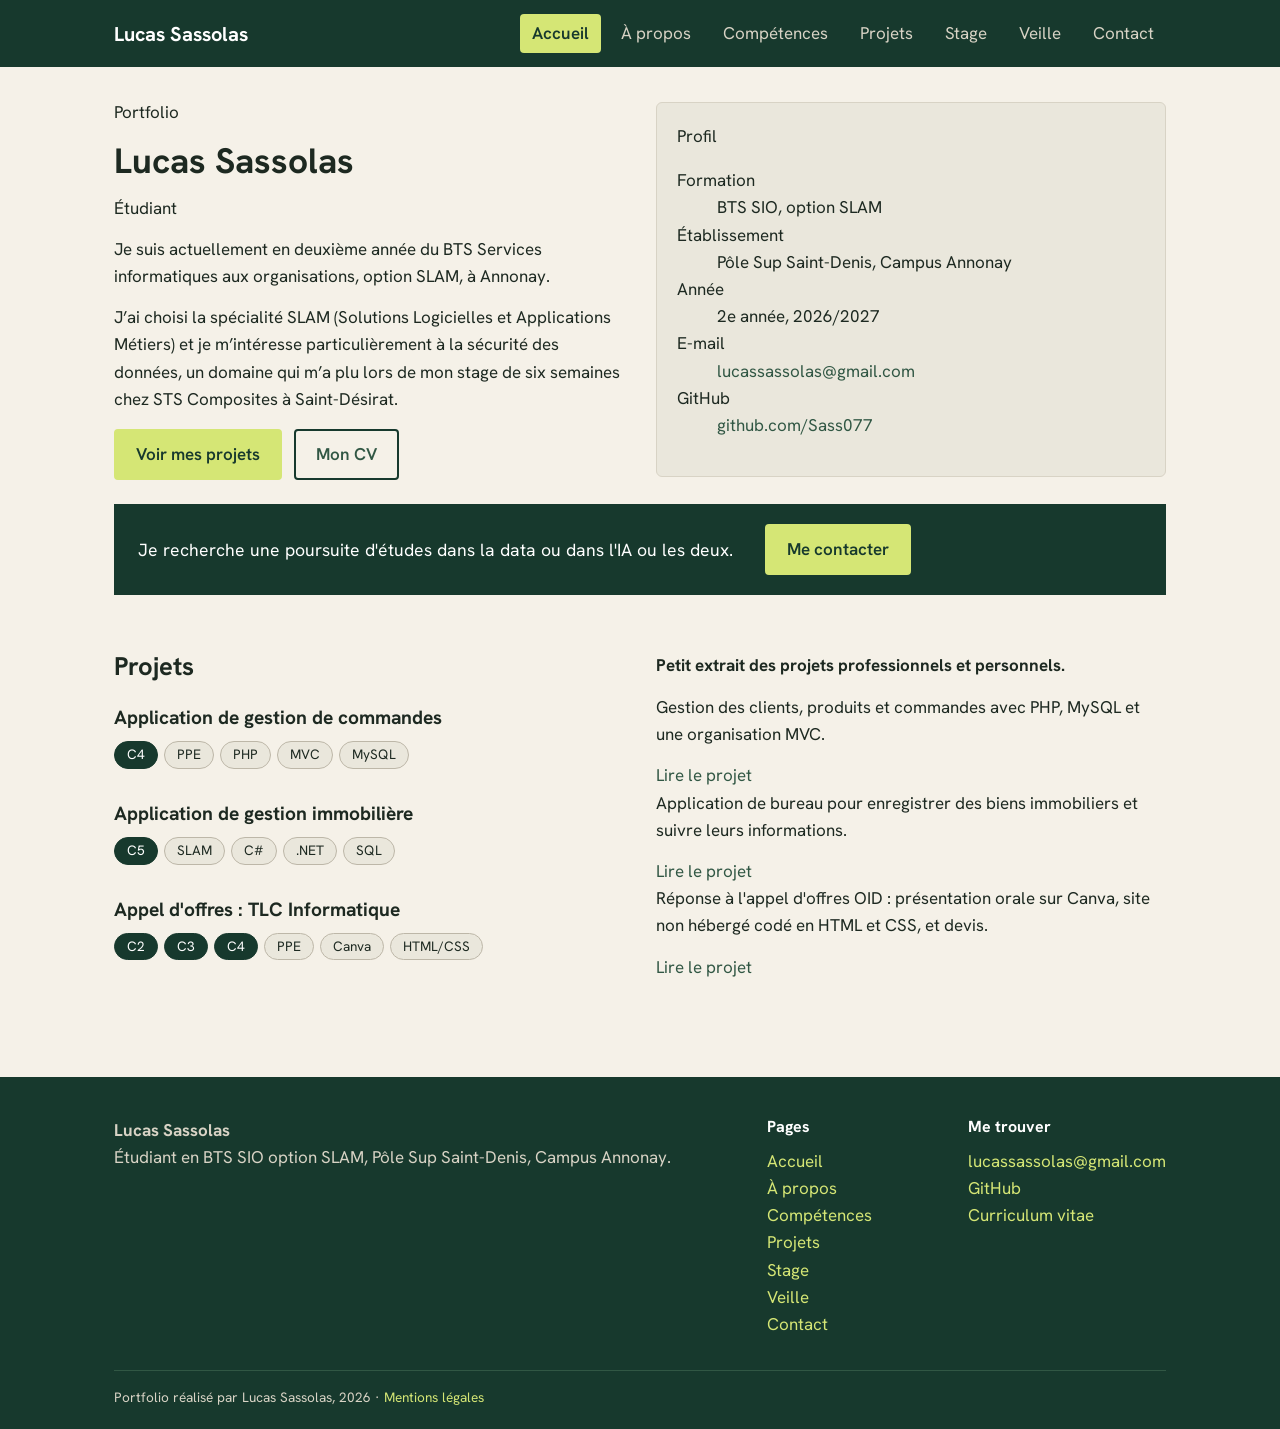
==== index.html @ 242a9128 "Deplacement des fichiers a la racine" ====
<!DOCTYPE html>
<html lang="fr">
  <head>
    <meta charset="UTF-8">
    <meta name="viewport" content="width=device-width, initial-scale=1, viewport-fit=cover">
    <title>Page d'accueil</title>
    <meta name="description" content="Portfolio de Lucas Sassolas, étudiant en BTS SIO option SLAM : projets, stages, compétences E5 et veille technologique.">
    <meta name="author" content="Lucas Sassolas">
    <link rel="preconnect" href="https://fonts.googleapis.com">
    <link rel="preconnect" href="https://fonts.gstatic.com" crossorigin>
    <link href="https://fonts.googleapis.com/css2?family=Hanken+Grotesk:wght@400;500;600;700&display=swap" rel="stylesheet">
    <link rel="stylesheet" href="portfolio/style.css">
  </head>
  <body>

    <!-- Navigation principale -->
    <header class="nav">
      <div class="nav-in">
        <a class="brand" href="index.html">Lucas Sassolas</a>
        <input class="menu-check" type="checkbox" id="menu-toggle">
        <label class="menu-btn" for="menu-toggle">Menu <span aria-hidden="true">⌄</span></label>
        <nav class="links" aria-label="Navigation principale">
            <a href="index.html" aria-current="page">Accueil</a>
            <a href="portfolio/apropos.html">À propos</a>
            <a href="portfolio/competences.html">Compétences</a>
            <a href="portfolio/projets.html">Projets</a>
            <a href="portfolio/stage.html">Stage</a>
            <a href="portfolio/veille.html">Veille</a>
            <a href="portfolio/contact.html">Contact</a>
        </nav>
      </div>
    </header>

    <main id="contenu">
      <div class="wrap">
        <section class="hero" aria-labelledby="titre">
          <div>
            <p class="eyebrow">Portfolio</p>
            <h1 id="titre">Lucas Sassolas</h1>
            <p class="hero-title">Étudiant</p>
            <p class="lede">Je suis actuellement en deuxième année du BTS Services informatiques aux organisations, option SLAM, à Annonay.</p>
            <p>J’ai choisi la spécialité SLAM (Solutions Logicielles et Applications Métiers) et je m’intéresse particulièrement à la sécurité des données, un domaine qui m’a plu lors de mon stage de six semaines chez STS Composites à Saint-Désirat.</p>
            <div class="btns">
              <a class="btn p" href="portfolio/projets.html">Voir mes projets</a>
              <a class="btn t"href="cv/CV_Lucas_Sassolas.pdf" download="CV_Lucas_Sassolas.pdf" class="btn-telecharger">Mon CV</a>
            </div>
          </div>
          <div class="profile-card">
            <!-- À compléter : logo de l'établissement, ex. <img src="portfolio/logo.png" alt="Logo du Pôle Sup Saint-Denis" width="120"> -->
            <p class="profile-card-title">Profil</p>
            <dl class="fiche" aria-label="Repères professionnels">
              <div><dt>Formation</dt><dd>BTS SIO, option SLAM</dd></div>
              <div><dt>Établissement</dt><dd>Pôle Sup Saint-Denis, Campus Annonay</dd></div>
              <div><dt>Année</dt><dd>2e année, 2026/2027</dd></div>
              <div><dt>E-mail</dt><dd><a href="mailto:lucassassolas@gmail.com">lucassassolas@gmail.com</a></dd></div>
              <div><dt>GitHub</dt><dd><a href="https://github.com/Sass077" target="_blank" rel="noopener noreferrer">github.com/Sass077</a></dd></div>
              <!-- À compléter : <div><dt>LinkedIn</dt><dd><a href="https://www.linkedin.com/in/VOTRE-PROFIL">linkedin.com/in/VOTRE-PROFIL</a></dd></div> -->
            </dl>
          </div>
        </section>

        <section class="dispo" aria-label="Disponibilité">
          <div class="wrap">
            <p>Je recherche une poursuite d'études dans la data ou dans l'IA ou les deux.</p>
            <a class="btn p" href="portfolio/contact.html">Me contacter</a>
          </div>
        </section>

        <section class="block" aria-labelledby="t-projets" style="border-top:0">
          <div class="split">
            <h2 id="t-projets">Projets</h2>
            <div><p><strong >Petit extrait des projets professionnels et personnels.</strong></p></div>
          </div>
          <ul class="rows flush projects-list">
            <li class="row">
              <div>
                <h3>Application de gestion de commandes</h3>
                <ul class="meta"><li class="tag c">C4</li><li class="tag">PPE</li><li class="tag">PHP</li><li class="tag">MVC</li><li class="tag">MySQL</li></ul>
              </div>
              <div>
                <p>Gestion des clients, produits et commandes avec PHP, MySQL et une organisation MVC.</p>
                <a class="more" href="portfolio/projets.html#client-leger">Lire le projet</a>
              </div>
            </li>
            <li class="row">
              <div>
                <h3>Application de gestion immobilière</h3>
                <ul class="meta"><li class="tag c">C5</li><li class="tag">SLAM</li><li class="tag">C#</li><li class="tag">.NET</li><li class="tag">SQL</li></ul>
              </div>
              <div>
                <p>Application de bureau pour enregistrer des biens immobiliers et suivre leurs informations.</p>
                <a class="more" href="portfolio/projets.html#client-lourd">Lire le projet</a>
              </div>
            </li>
            <li class="row">
              <div>
                <h3>Appel d'offres : TLC Informatique</h3>
                <ul class="meta"><li class="tag c">C2</li><li class="tag c">C3</li><li class="tag c">C4</li><li class="tag">PPE</li><li class="tag">Canva</li><li class="tag">HTML/CSS</li></ul>
              </div>
              <div>
                <p>Réponse à l'appel d'offres OID : présentation orale sur Canva, site non hébergé codé en HTML et CSS, et devis.</p>
                <a class="more" href="portfolio/projets.html#appel-offre">Lire le projet</a>
              </div>
            </li>
          </ul>
        </section>
      </div>
    </main>

    <!-- Pied de page commun -->
    <footer>
      <div class="wrap">
        <div class="who">
          <strong>Lucas Sassolas</strong>
          <p>Étudiant en BTS SIO option SLAM, Pôle Sup Saint-Denis, Campus Annonay.</p>
        </div>
        <div>
          <h2>Pages</h2>
          <ul>
            <li><a href="index.html">Accueil</a></li>
            <li><a href="portfolio/apropos.html">À propos</a></li>
            <li><a href="portfolio/competences.html">Compétences</a></li>
            <li><a href="portfolio/projets.html">Projets</a></li>
            <li><a href="portfolio/stage.html">Stage</a></li>
            <li><a href="portfolio/veille.html">Veille</a></li>
            <li><a href="portfolio/contact.html">Contact</a></li>
          </ul>
        </div>
        <div>
          <h2>Me trouver</h2>
          <ul>
            <li><a href="mailto:lucassassolas@gmail.com">lucassassolas@gmail.com</a></li>
            <li><a href="https://github.com/Sass077" target="_blank" rel="noopener noreferrer">GitHub</a></li>
            <li><a href="cv/CV_Lucas_Sassolas.pdf">Curriculum vitae</a></li>
          </ul>
        </div>
        <div class="legal-line">
          Portfolio réalisé par Lucas Sassolas, 2026 · <a href="portfolio/mentions.html">Mentions légales</a>
        </div>
      </div>
    </footer>
  </body>
</html>
---- portfolio/style.css ----
/* =================================================_*/
/* 1. VARIABLES ET CONFIGURATION DE BASE             */
/* ================================================= */
:root {
  --couleur-fond: #f5f1e8;       /* Beige clair de fond */
  --couleur-texte: #1d2921;      /* Texte principal foncé */
  --couleur-primaire: #17392d;   /* Vert foncé (menus, boutons) */
  --couleur-secondaire: #315744; /* Vert moyen (liens, survol) */
  --couleur-accent: #d5e675;     /* Vert anis (éléments actifs) */
  --couleur-carte: #eae7dc;      /* Fond des cartes et blocs */
  --couleur-bordure: #d8d3c5;    /* Couleur des bordures */
}

/* Réinitialisation de base pour éviter les surprises d'affichage */
*, *::before, *::after {
  box-sizing: border-box;
}

body {
  margin: 0;
  font-family: 'Hanken Grotesk', Arial, sans-serif;
  font-size: 17px;
  line-height: 1.6;
  color: var(--couleur-texte);
  background: var(--couleur-fond);
}

a {
  color: var(--couleur-secondaire);
  text-decoration: none;
}
a:hover {
  opacity: 0.85;
}

h1, h2, h3 {
  line-height: 1.2;
  margin: 0 0 12px;
}
h1 { font-size: 2.2rem; }
h2 { font-size: 1.6rem; }
h3 { font-size: 1.2rem; }
p { margin: 0 0 14px; }

ul, ol {
  list-style: none;
  padding: 0;
  margin: 0;
}

/* Conteneur principal centré */
.wrap {
  max-width: 1100px;
  margin: 0 auto;
  padding: 0 24px;
}

/* ================================================= */
/* 2. NAVIGATION ET MENU MOBILE                      */
/* ================================================= */
.nav {
  background: var(--couleur-primaire);
}

.nav-in {
  max-width: 1100px;
  margin: 0 auto;
  padding: 14px 24px;
  display: flex;
  justify-content: space-between;
  align-items: center;
}

.brand {
  color: #fff;
  font-weight: 700;
  font-size: 1.25rem;
}

.links {
  display: flex;
  gap: 8px;
}

.links a {
  color: var(--couleur-bordure);
  padding: 6px 12px;
  border-radius: 4px;
}

.links a:hover {
  background: var(--couleur-secondaire);
  color: #fff;
}

/* Page active dans le menu */
.links a[aria-current="page"] {
  background: var(--couleur-accent);
  color: var(--couleur-primaire);
  font-weight: 600;
}

/* Éléments masqués pour le menu mobile sans JavaScript */
.menu-check, .menu-btn {
  display: none;
}

/* ================================================= */
/* 3. MISE EN PAGE ET STRUCTURE GENERALE             */
/* ================================================= */
main {
  padding: 32px 0 64px;
}

.block {
  padding: 32px 0;
  border-top: 1px solid var(--couleur-bordure);
}

/* Organisation en colonnes flexibles (remplace les répétitions) */
.split, .hero, .dispo .wrap, .row, .synthese {
  display: flex;
  flex-wrap: wrap;
  gap: 32px;
  align-items: center;
}

.split > *, .row > *, .synthese > *, .hero > * {
  flex: 1 1 300px;
}

/* Grille à 3 colonnes automatique */
.three {
  display: grid;
  grid-template-columns: repeat(auto-fit, minmax(250px, 1fr));
  gap: 24px;
}

/* ================================================= */
/* 4. COMPOSANTS (Cartes, Boutons, Tags)             */
/* ================================================= */
.profile-card, .vcard, .mission {
  background: #fff;
  border: 1px solid var(--couleur-bordure);
  border-radius: 6px;
  padding: 20px;
}

.profile-card {
  background: var(--couleur-carte);
}

/* Bannière de disponibilité */
.dispo {
  background: var(--couleur-primaire);
  color: #fff;
  padding: 20px 0;
  margin: 24px 0;
}
.dispo p {
  margin: 0;
  font-size: 1.1rem;
}

/* Boutons */
.btns {
  display: flex;
  gap: 12px;
  margin-top: 16px;
}

.btn {
  display: inline-block;
  padding: 10px 20px;
  border-radius: 4px;
  font-weight: 600;
  border: 2px solid var(--couleur-primaire);
}

.btn.p {
  background: var(--couleur-accent);
  color: var(--couleur-primaire);
  border-color: var(--couleur-accent);
}

/* Tags et étiquettes */
.meta {
  display: flex;
  flex-wrap: wrap;
  gap: 6px;
  margin: 8px 0;
}

.tag {
  background: var(--couleur-carte);
  border: 1px solid #bdb7a8;
  border-radius: 20px;
  padding: 2px 12px;
  font-size: 0.85rem;
}

.tag.c {
  background: var(--couleur-primaire);
  border-color: var(--couleur-primaire);
  color: #fff;
}

/* Tableaux */
.table-scroll {
  overflow-x: auto;
}

.stage-table {
  width: 100%;
  border-collapse: collapse;
}

.stage-table th, .stage-table td {
  text-align: left;
  padding: 12px;
  border-bottom: 1px solid var(--couleur-bordure);
}

/* ================================================= */
/* 5. PIED DE PAGE                                   */
/* ================================================= */
footer {
  background: var(--couleur-primaire);
  color: var(--couleur-bordure);
  padding: 40px 0 20px;
}

footer a {
  color: var(--couleur-accent);
}

footer .wrap {
  display: flex;
  flex-wrap: wrap;
  gap: 32px;
  justify-content: space-between;
}

footer h2 {
  font-size: 1rem;
  color: #fff;
}

footer .legal-line {
  width: 100%;
  border-top: 1px solid var(--couleur-secondaire);
  padding-top: 16px;
  font-size: 0.85rem;
}

/* ================================================= */
/* 6. RESPONSIVE (Mobiles et tablettes)              */
/* ================================================= */
@media (max-width: 768px) {
  .menu-btn {
    display: inline-block;
    color: #fff;
    border: 1px solid #fff;
    padding: 6px 12px;
    border-radius: 4px;
    cursor: pointer;
  }

  .links {
    display: none;
    width: 100%;
    flex-direction: column;
    gap: 4px;
    padding-top: 12px;
}

/* Style des liens en boutons (Flexbox) */
.flex-liens {
  display: flex;
  gap: 1rem;
  max-width: 1000px;
  margin: 0 auto 1.5rem auto;
}

.flex-liens a {
  background: #00224e;
  color: white;
  padding: 0.6rem 1.2rem;
  text-decoration: none;
  border-radius: 4px;
  font-weight: bold;
}
}
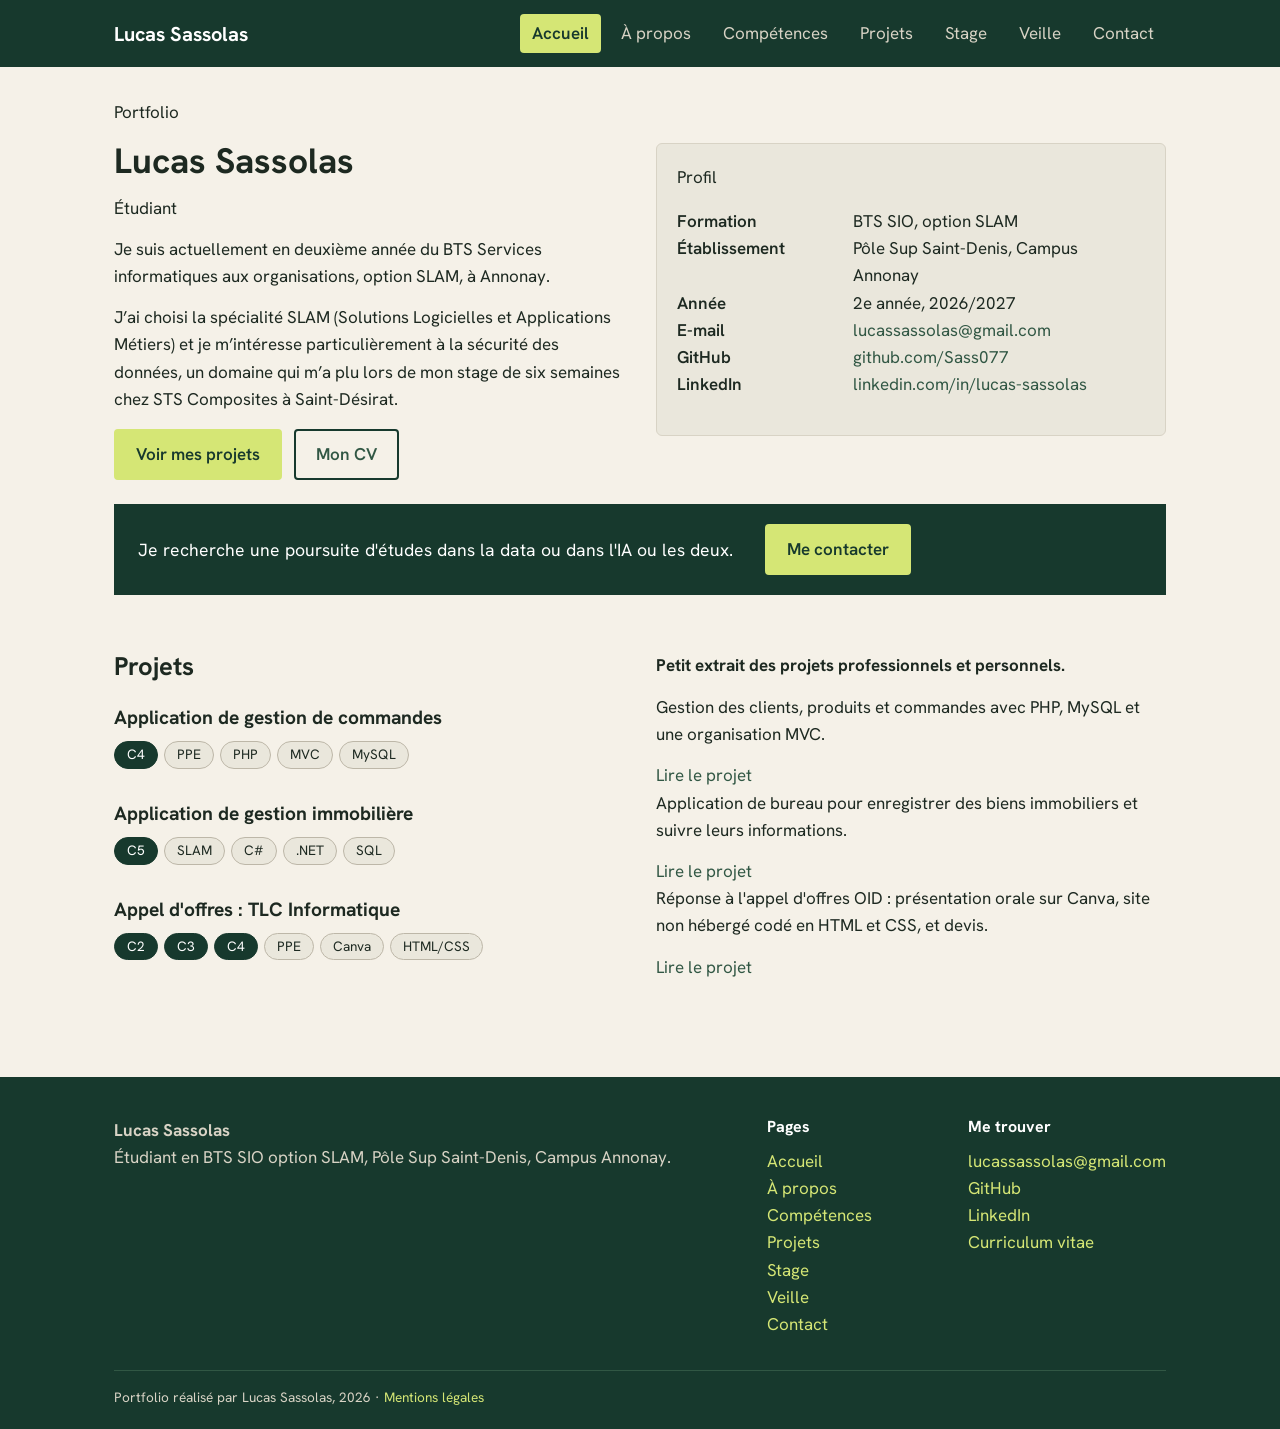
==== commit cb7cfc4f: "modification page veille principalement" ====
--- a/index.html
+++ b/index.html
@@ -4,7 +4,7 @@
     <meta charset="UTF-8">
     <meta name="viewport" content="width=device-width, initial-scale=1, viewport-fit=cover">
     <title>Page d'accueil</title>
-    <meta name="description" content="Portfolio de Lucas Sassolas, étudiant en BTS SIO option SLAM : projets, stages, compétences E5 et veille technologique.">
+    <meta name="description" content="Portfolio de Lucas Sassolas, étudiant en BTS SIO option SLAM : projets, stages, compétences et veille technologique.">
     <meta name="author" content="Lucas Sassolas">
     <link rel="preconnect" href="https://fonts.googleapis.com">
     <link rel="preconnect" href="https://fonts.gstatic.com" crossorigin>
@@ -46,7 +46,6 @@
             </div>
           </div>
           <div class="profile-card">
-            <!-- À compléter : logo de l'établissement, ex. <img src="portfolio/logo.png" alt="Logo du Pôle Sup Saint-Denis" width="120"> -->
             <p class="profile-card-title">Profil</p>
             <dl class="fiche" aria-label="Repères professionnels">
               <div><dt>Formation</dt><dd>BTS SIO, option SLAM</dd></div>
@@ -54,7 +53,7 @@
               <div><dt>Année</dt><dd>2e année, 2026/2027</dd></div>
               <div><dt>E-mail</dt><dd><a href="mailto:lucassassolas@gmail.com">lucassassolas@gmail.com</a></dd></div>
               <div><dt>GitHub</dt><dd><a href="https://github.com/Sass077" target="_blank" rel="noopener noreferrer">github.com/Sass077</a></dd></div>
-              <!-- À compléter : <div><dt>LinkedIn</dt><dd><a href="https://www.linkedin.com/in/VOTRE-PROFIL">linkedin.com/in/VOTRE-PROFIL</a></dd></div> -->
+              <div><dt>LinkedIn</dt><dd><a href="https://www.linkedin.com/in/lucas-sassolas-961876385/"target="_blank" rel="noopener noreferrer">linkedin.com/in/lucas-sassolas</a></dd></div>
             </dl>
           </div>
         </section>
@@ -131,6 +130,7 @@
           <ul>
             <li><a href="mailto:lucassassolas@gmail.com">lucassassolas@gmail.com</a></li>
             <li><a href="https://github.com/Sass077" target="_blank" rel="noopener noreferrer">GitHub</a></li>
+            <li><a href="https://www.linkedin.com/in/lucas-sassolas-961876385/" target="_blank" rel="noopener noreferrer">LinkedIn</a></li>
             <li><a href="cv/CV_Lucas_Sassolas.pdf">Curriculum vitae</a></li>
           </ul>
         </div>
--- a/portfolio/style.css
+++ b/portfolio/style.css
@@ -1,6 +1,4 @@
-/* =================================================_*/
-/* 1. VARIABLES ET CONFIGURATION DE BASE             */
-/* ================================================= */
+/* 1. VARIABLES ET CONFIGURATION DE BASE  */
 :root {
   --couleur-fond: #f5f1e8;       /* Beige clair de fond */
   --couleur-texte: #1d2921;      /* Texte principal foncé */
@@ -55,9 +53,7 @@
   padding: 0 24px;
 }
 
-/* ================================================= */
-/* 2. NAVIGATION ET MENU MOBILE                      */
-/* ================================================= */
+/* 2. NAVIGATION ET MENU MOBILE     */
 .nav {
   background: var(--couleur-primaire);
 }
@@ -100,14 +96,13 @@
   font-weight: 600;
 }
 
-/* Éléments masqués pour le menu mobile sans JavaScript */
+/* Éléments masqués pour le menu mobile */
 .menu-check, .menu-btn {
   display: none;
 }
 
-/* ================================================= */
-/* 3. MISE EN PAGE ET STRUCTURE GENERALE             */
-/* ================================================= */
+
+/* 3. MISE EN PAGE ET STRUCTURE GENERALE  */
 main {
   padding: 32px 0 64px;
 }
@@ -127,6 +122,50 @@
 
 .split > *, .row > *, .synthese > *, .hero > * {
   flex: 1 1 300px;
+}
+
+/* Listes de définitions, compétences, contact : libellé + contenu côte à côte */
+.fiche > div, .facts > div, .contact-list li {
+  display: flex;
+  flex-wrap: wrap;
+  gap: 4px 16px;
+}
+
+.fiche dt, .facts dt, .contact-list .k {
+  flex: 0 0 160px;
+  font-weight: 600;
+}
+
+.fiche dd, .facts dd {
+  flex: 1 1 200px;
+  margin: 0;
+}
+
+.comp {
+  display: flex;
+  gap: 16px;
+  align-items: flex-start;
+  padding: 16px 0;
+}
+
+.comp .code {
+  flex: 0 0 auto;
+  font-weight: 700;
+}
+
+.comp > div:last-child {
+  flex: 1;
+}
+
+/* Cartes de veille mensuelles */
+.veille-grid {
+  display: flex;
+  flex-wrap: wrap;
+  gap: 24px;
+}
+
+.veille-grid > li {
+  flex: 1 1 250px;
 }
 
 /* Grille à 3 colonnes automatique */
@@ -136,9 +175,9 @@
   gap: 24px;
 }
 
-/* ================================================= */
-/* 4. COMPOSANTS (Cartes, Boutons, Tags)             */
-/* ================================================= */
+
+/* 4. Cartes, Boutons, Tags  */
+
 .profile-card, .vcard, .mission {
   background: #fff;
   border: 1px solid var(--couleur-bordure);
@@ -165,6 +204,7 @@
 /* Boutons */
 .btns {
   display: flex;
+  flex-wrap: wrap;
   gap: 12px;
   margin-top: 16px;
 }
@@ -221,9 +261,9 @@
   border-bottom: 1px solid var(--couleur-bordure);
 }
 
-/* ================================================= */
-/* 5. PIED DE PAGE                                   */
-/* ================================================= */
+
+/* 5. PIED DE PAGE   */
+
 footer {
   background: var(--couleur-primaire);
   color: var(--couleur-bordure);
@@ -253,9 +293,8 @@
   font-size: 0.85rem;
 }
 
-/* ================================================= */
-/* 6. RESPONSIVE (Mobiles et tablettes)              */
-/* ================================================= */
+/* 6. RESPONSIVE */
+
 @media (max-width: 768px) {
   .menu-btn {
     display: inline-block;
@@ -266,13 +305,22 @@
     cursor: pointer;
   }
 
+  .nav-in {
+    flex-wrap: wrap;
+  }
+
   .links {
     display: none;
     width: 100%;
     flex-direction: column;
     gap: 4px;
     padding-top: 12px;
-}
+  }
+
+  /* Case cochée (clic sur "Menu") : on affiche les liens */
+  .menu-check:checked ~ .links {
+    display: flex;
+  }
 
 /* Style des liens en boutons (Flexbox) */
 .flex-liens {
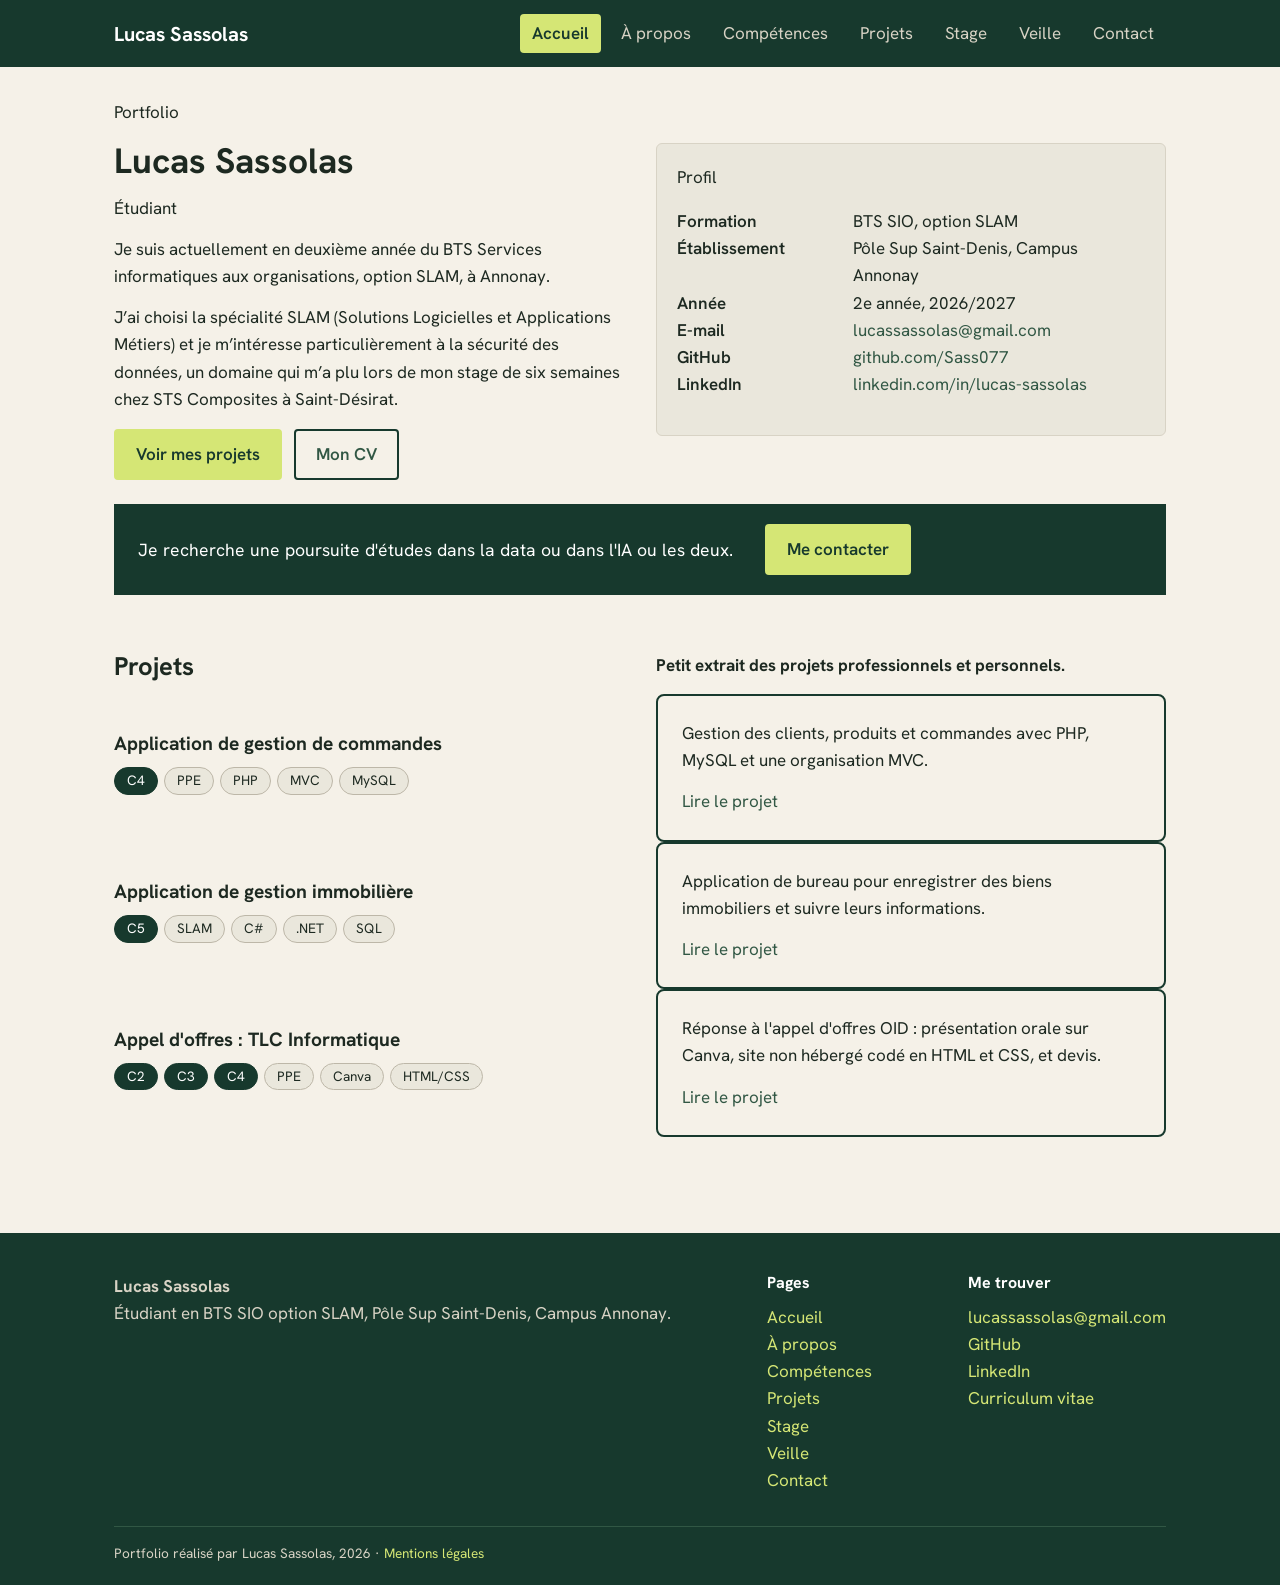
==== commit 6209076b: "all flexbox sauf page projet" ====
--- a/index.html
+++ b/index.html
@@ -76,7 +76,9 @@
                 <h3>Application de gestion de commandes</h3>
                 <ul class="meta"><li class="tag c">C4</li><li class="tag">PPE</li><li class="tag">PHP</li><li class="tag">MVC</li><li class="tag">MySQL</li></ul>
               </div>
-              <div>
+              <div class="conteneur-flex">
+                
+              <div class="apropos-box">
                 <p>Gestion des clients, produits et commandes avec PHP, MySQL et une organisation MVC.</p>
                 <a class="more" href="portfolio/projets.html#client-leger">Lire le projet</a>
               </div>
@@ -86,7 +88,9 @@
                 <h3>Application de gestion immobilière</h3>
                 <ul class="meta"><li class="tag c">C5</li><li class="tag">SLAM</li><li class="tag">C#</li><li class="tag">.NET</li><li class="tag">SQL</li></ul>
               </div>
-              <div>
+              <div class="conteneur-flex">
+                
+              <div class="apropos-box">
                 <p>Application de bureau pour enregistrer des biens immobiliers et suivre leurs informations.</p>
                 <a class="more" href="portfolio/projets.html#client-lourd">Lire le projet</a>
               </div>
@@ -96,9 +100,14 @@
                 <h3>Appel d'offres : TLC Informatique</h3>
                 <ul class="meta"><li class="tag c">C2</li><li class="tag c">C3</li><li class="tag c">C4</li><li class="tag">PPE</li><li class="tag">Canva</li><li class="tag">HTML/CSS</li></ul>
               </div>
-              <div>
-                <p>Réponse à l'appel d'offres OID : présentation orale sur Canva, site non hébergé codé en HTML et CSS, et devis.</p>
-                <a class="more" href="portfolio/projets.html#appel-offre">Lire le projet</a>
+              <div class="conteneur-flex">
+                
+                <div class="apropos-box">
+                  <p>Réponse à l'appel d'offres OID : présentation orale sur Canva, site non hébergé codé en HTML et CSS, et devis.</p>
+                  <a class="more" href="portfolio/projets.html#appel-offre">Lire le projet</a>
+                </div>
+
+
               </div>
             </li>
           </ul>
--- a/portfolio/style.css
+++ b/portfolio/style.css
@@ -262,6 +262,16 @@
 }
 
 
+/* --- 3 BLOCS ENCADRÉS (STYLE ÉPURÉ) --- */
+
+.apropos-box {
+  flex: 1 1 300px;
+  background: transparent; /* Pas de fond gris, garde le fond général du site */
+  border: 2px solid var(--couleur-primaire); /* Bordure vert foncé identique à ton modèle */
+  border-radius: 8px; /* Coins légèrement arrondis */
+  padding: 24px;
+}
+
 /* 5. PIED DE PAGE   */
 
 footer {
@@ -322,20 +332,20 @@
     display: flex;
   }
 
-/* Style des liens en boutons (Flexbox) */
-.flex-liens {
-  display: flex;
-  gap: 1rem;
-  max-width: 1000px;
-  margin: 0 auto 1.5rem auto;
-}
-
-.flex-liens a {
-  background: #00224e;
-  color: white;
-  padding: 0.6rem 1.2rem;
-  text-decoration: none;
-  border-radius: 4px;
-  font-weight: bold;
-}
+  /* Style des liens en boutons (Flexbox) */
+  .flex-liens {
+    display: flex;
+    gap: 1rem;
+    max-width: 1000px;
+    margin: 0 auto 1.5rem auto;
+  }
+
+  .flex-liens a {
+    background: #00224e;
+    color: white;
+    padding: 0.6rem 1.2rem;
+    text-decoration: none;
+    border-radius: 4px;
+    font-weight: bold;
+  }
 }
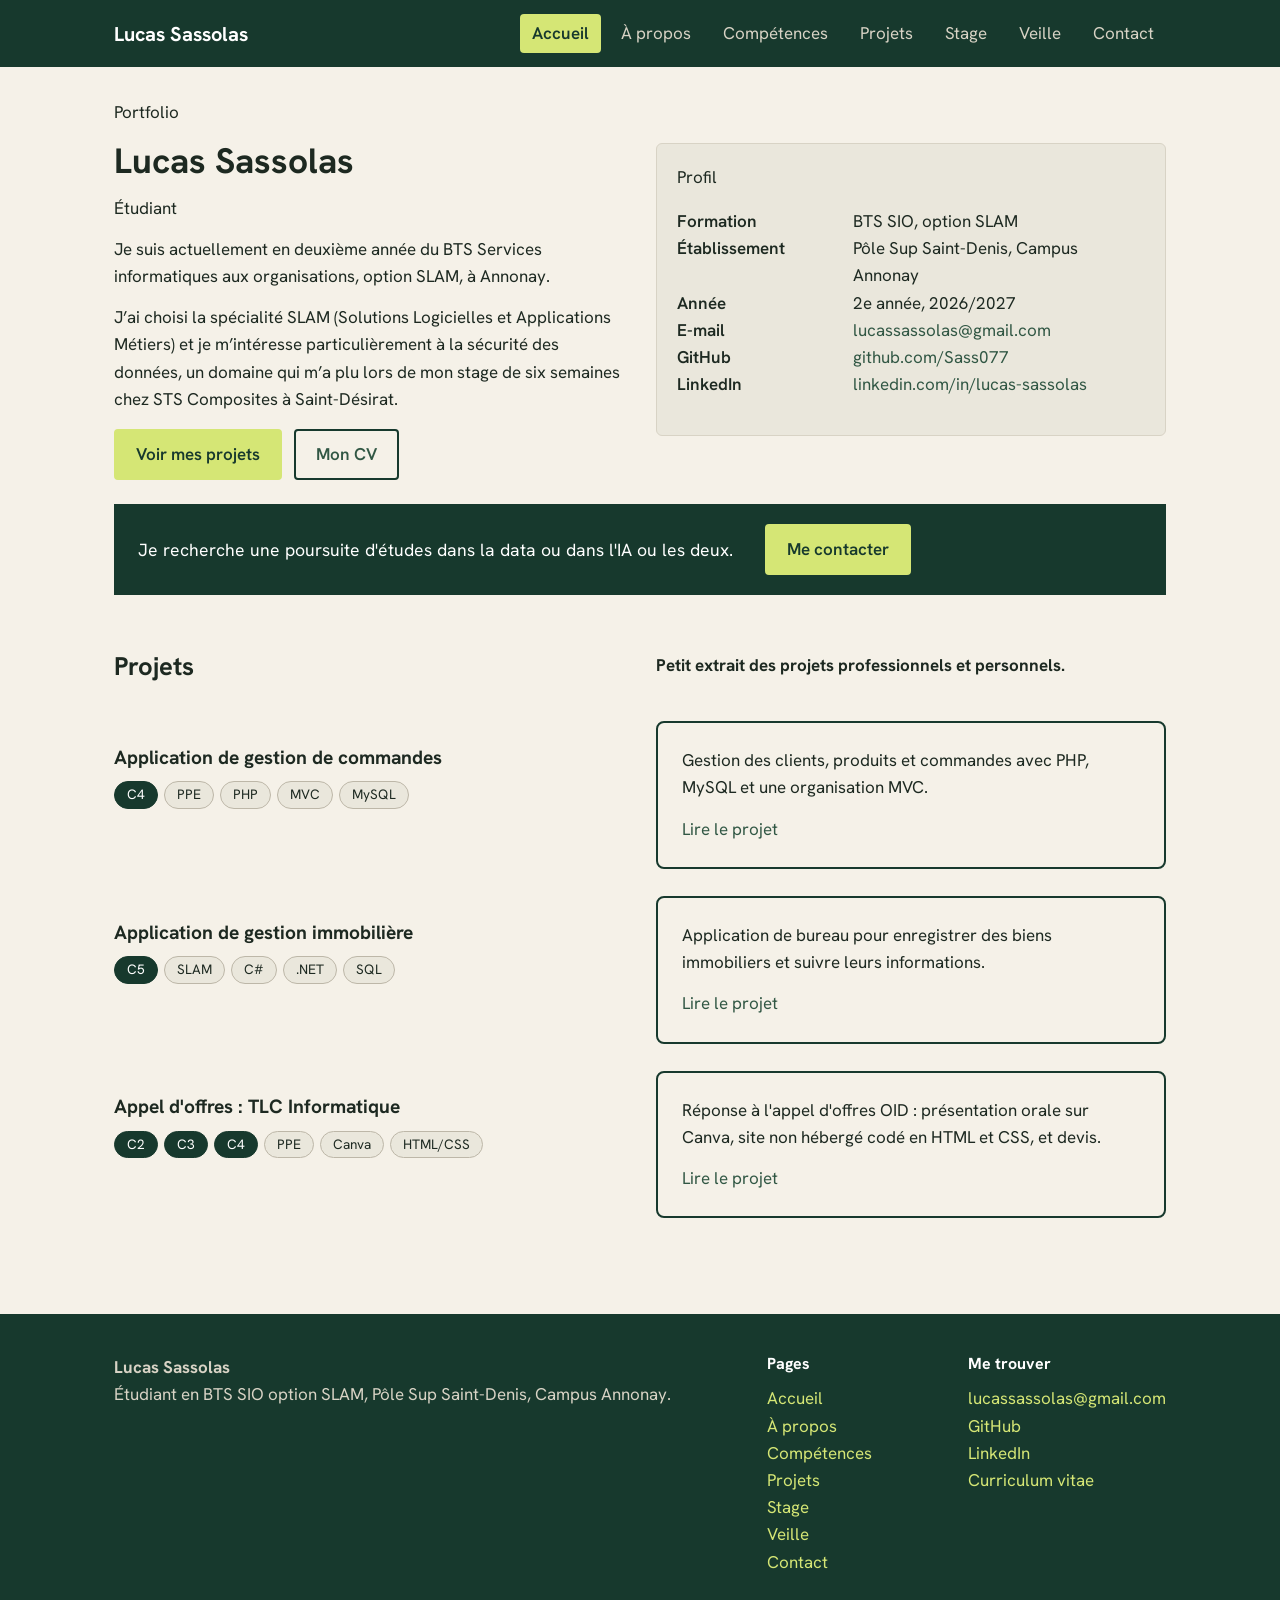
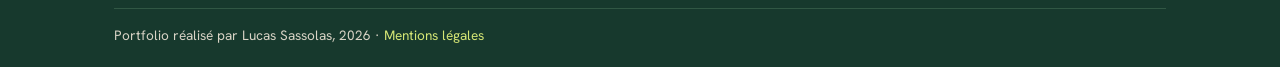
==== commit a05b2547: "Add line breaks for better spacing in index.html" ====
--- a/index.html
+++ b/index.html
@@ -77,7 +77,7 @@
                 <ul class="meta"><li class="tag c">C4</li><li class="tag">PPE</li><li class="tag">PHP</li><li class="tag">MVC</li><li class="tag">MySQL</li></ul>
               </div>
               <div class="conteneur-flex">
-                
+              <br> 
               <div class="apropos-box">
                 <p>Gestion des clients, produits et commandes avec PHP, MySQL et une organisation MVC.</p>
                 <a class="more" href="portfolio/projets.html#client-leger">Lire le projet</a>
@@ -89,7 +89,7 @@
                 <ul class="meta"><li class="tag c">C5</li><li class="tag">SLAM</li><li class="tag">C#</li><li class="tag">.NET</li><li class="tag">SQL</li></ul>
               </div>
               <div class="conteneur-flex">
-                
+              <br>
               <div class="apropos-box">
                 <p>Application de bureau pour enregistrer des biens immobiliers et suivre leurs informations.</p>
                 <a class="more" href="portfolio/projets.html#client-lourd">Lire le projet</a>
@@ -101,13 +101,11 @@
                 <ul class="meta"><li class="tag c">C2</li><li class="tag c">C3</li><li class="tag c">C4</li><li class="tag">PPE</li><li class="tag">Canva</li><li class="tag">HTML/CSS</li></ul>
               </div>
               <div class="conteneur-flex">
-                
+              <br>
                 <div class="apropos-box">
                   <p>Réponse à l'appel d'offres OID : présentation orale sur Canva, site non hébergé codé en HTML et CSS, et devis.</p>
                   <a class="more" href="portfolio/projets.html#appel-offre">Lire le projet</a>
                 </div>
-
-
               </div>
             </li>
           </ul>
@@ -149,4 +147,4 @@
       </div>
     </footer>
   </body>
-</html>+</html>
